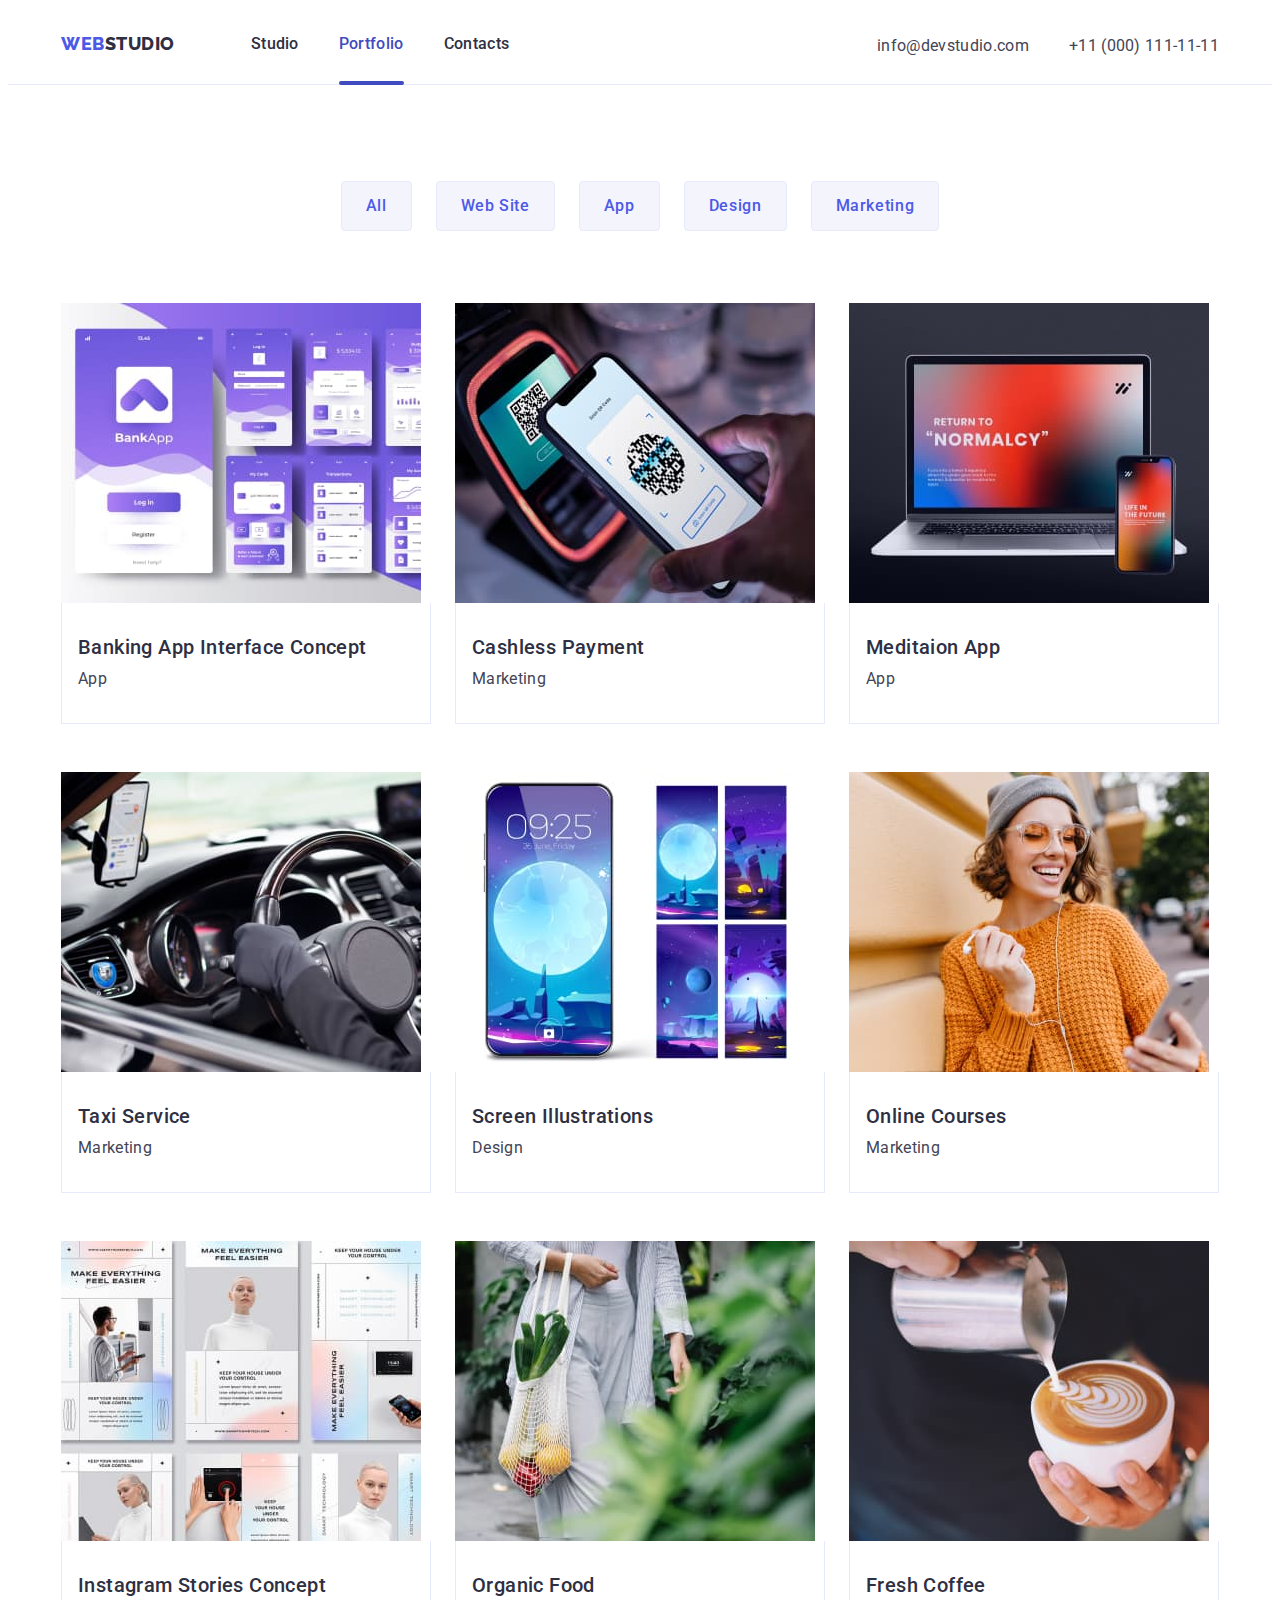
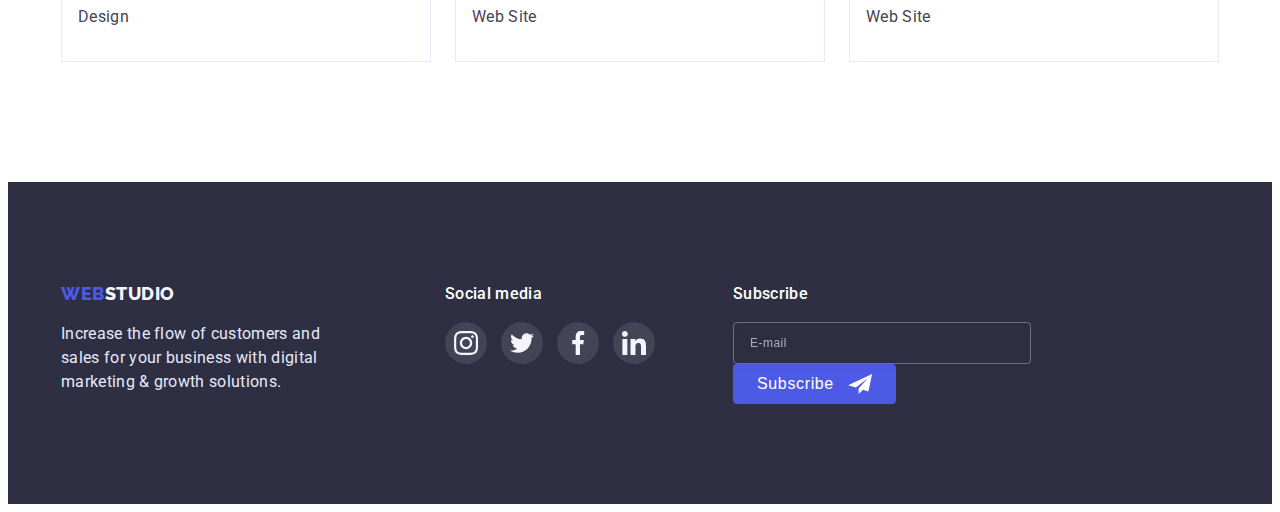
==== portfolio.html @ 7f2b3489 "relise, fix all bugs from lesson 5 and add forms from lesson 6" ====
<!DOCTYPE html>
<html lang="en">
  <head>
    <meta charset="UTF-8" />
    <meta http-equiv="X-UA-Compatible" content="IE=edge" />
    <meta name="viewport" content="width=device-width, initial-scale=1.0" />
    <link rel="preconnect" href="https://fonts.googleapis.com" />
    <link rel="preconnect" href="https://fonts.gstatic.com" crossorigin />
    <link
      href="https://fonts.googleapis.com/css2?family=Raleway:wght@800&family=Roboto:wght@400;500;700;900&display=swap"
      rel="stylesheet"
    />
    <link
      rel="stylesheet"
      href="https://cdnjs.cloudflare.com/ajax/libs/modern-normalize/1.1.0/modern-normalize.min.css"
      integrity="sha512-wpPYUAdjBVSE4KJnH1VR1HeZfpl1ub8YT/NKx4PuQ5NmX2tKuGu6U/JRp5y+Y8XG2tV+wKQpNHVUX03MfMFn9Q=="
      crossorigin="anonymous"
      referrerpolicy="no-referrer"
    />
    <link rel="stylesheet" href="./css/styles.css" />
    <title>WebStudio | Portfolio |</title>
  </head>
  <body>
    <!-- Header block -->
    <header class="header">
      <!-- Navigator -->
      <div class="container container-align">
        <nav class="navigator">
          <a href="./index.html" class="logo linkDecoration">
            <span>Web</span>Studio
          </a>
          <ul class="navigator-list listDecoration">
            <li class="navigator-list-item">
              <a
                class="navigator-list-item-link linkDecoration"
                href="./index.html"
                >Studio</a
              >
            </li>
            <li class="navigator-list-item">
              <a
                class="navigator-list-item-link linkDecoration current-page"
                href="./portfolio.html"
                >Portfolio</a
              >
            </li>
            <li class="navigator-list-item">
              <a class="navigator-list-item-link linkDecoration" href=""
                >Contacts</a
              >
            </li>
          </ul>
        </nav>
        <!-- addres -->
        <address class="address">
          <ul class="address-list listDecoration">
            <li class="address-list-item">
              <a
                class="address-list-item-link linkDecoration"
                href="mailto:info@devstudio.com"
                >info@devstudio.com</a
              >
            </li>
            <li class="address-list-item">
              <a
                class="address-list-item-link linkDecoration"
                href="tel:+110001111111"
                >+11 (000) 111-11-11</a
              >
            </li>
          </ul>
        </address>
      </div>
    </header>

    <!-- Main block -->
    <main>
      <!-- filter -->
      <section class="portfolio">
        <div class="container">
          <h1 class="filters-header visually-hidden">Portfolio</h1>
          <ul class="filters-list listDecoration">
            <li class="filters-list-item">
              <button type="button" class="filters-list-item-button">
                All
              </button>
            </li>
            <li class="filters-list-item">
              <button type="button" class="filters-list-item-button">
                Web Site
              </button>
            </li>
            <li class="filters-list-item">
              <button type="button" class="filters-list-item-button">
                App
              </button>
            </li>
            <li class="filters-list-item">
              <button type="button" class="filters-list-item-button">
                Design
              </button>
            </li>
            <li class="filters-list-item">
              <button type="button" class="filters-list-item-button">
                Marketing
              </button>
            </li>
          </ul>

          <!-- Portfolio list -->
          <ul class="portfolioList listDecoration">
            <li class="portfolioList-item">
              <a href="" class="portfolioList-item-link linkDecoration">
                <div class="portfolioList-item-image-wrapper">
                  <img
                    src="./images/portfolio/01-first.jpg"
                    alt="foto of Banking application"
                    width="360"
                    class="portfolioList-item-image"
                  />
                  <p class="portfolioList-image-text">
                    14 Stylish and User-Friendly App Design Concepts · Task
                    Manager App · Calorie Tracker App · Exotic Fruit Ecommerce
                    App · Cloud Storage App
                  </p>
                </div>
                <div class="portfolioList-item-textWrapper">
                  <h2 class="portfolioList-list-header">
                    Banking App Interface Concept
                  </h2>
                  <p class="portfolioList-list-paragraph">App</p>
                </div>
              </a>
            </li>
            <li class="portfolioList-item">
              <a href="" class="portfolioList-item-link linkDecoration">
                <div class="portfolioList-item-image-wrapper">
                  <img
                    src="./images/portfolio/02-second.jpg"
                    alt="foto of phone using qrcode"
                    width="360"
                    class="portfolioList-item-image"
                  />
                  <p class="portfolioList-image-text">
                    14 Stylish and User-Friendly App Design Concepts · Task
                    Manager App · Calorie Tracker App · Exotic Fruit Ecommerce
                    App · Cloud Storage App
                  </p>
                </div>
                <div class="portfolioList-item-textWrapper">
                  <h2 class="portfolioList-list-header">Cashless Payment</h2>
                  <p class="portfolioList-list-paragraph">Marketing</p>
                </div>
              </a>
            </li>
            <li class="portfolioList-item">
              <a href="" class="portfolioList-item-link linkDecoration">
                <div class="portfolioList-item-image-wrapper">
                  <img
                    src="./images/portfolio/03-third.jpg"
                    alt="laptop and phone using multiplatform application"
                    width="360"
                    class="portfolioList-item-image"
                  />
                  <p class="portfolioList-image-text">
                    14 Stylish and User-Friendly App Design Concepts · Task
                    Manager App · Calorie Tracker App · Exotic Fruit Ecommerce
                    App · Cloud Storage App
                  </p>
                </div>
                <div class="portfolioList-item-textWrapper">
                  <h2 class="portfolioList-list-header">Meditaion App</h2>
                  <p class="portfolioList-list-paragraph">App</p>
                </div>
              </a>
            </li>
            <li class="portfolioList-item">
              <a href="" class="portfolioList-item-link linkDecoration">
                <div class="portfolioList-item-image-wrapper">
                  <img
                    src="./images/portfolio/04-fourth.jpg"
                    alt="phone inside a car"
                    width="360"
                    class="portfolioList-item-image"
                  />
                  <p class="portfolioList-image-text">
                    14 Stylish and User-Friendly App Design Concepts · Task
                    Manager App · Calorie Tracker App · Exotic Fruit Ecommerce
                    App · Cloud Storage App
                  </p>
                </div>
                <div class="portfolioList-item-textWrapper">
                  <h2 class="portfolioList-list-header">Taxi Service</h2>
                  <p class="portfolioList-list-paragraph">Marketing</p>
                </div>
              </a>
            </li>
            <li class="portfolioList-item">
              <a href="" class="portfolioList-item-link linkDecoration">
                <div class="portfolioList-item-image-wrapper">
                  <img
                    src="./images/portfolio/05-fifth.jpg"
                    alt="phone and wallpepars for them"
                    width="360"
                    class="portfolioList-item-image"
                  />
                  <p class="portfolioList-image-text">
                    14 Stylish and User-Friendly App Design Concepts · Task
                    Manager App · Calorie Tracker App · Exotic Fruit Ecommerce
                    App · Cloud Storage App
                  </p>
                </div>
                <div class="portfolioList-item-textWrapper">
                  <h2 class="portfolioList-list-header">
                    Screen Illustrations
                  </h2>
                  <p class="portfolioList-list-paragraph">Design</p>
                </div>
              </a>
            </li>
            <li class="portfolioList-item">
              <a href="" class="portfolioList-item-link linkDecoration">
                <div class="portfolioList-item-image-wrapper">
                  <img
                    src="./images/portfolio/06-six.jpg"
                    alt="smiling girl"
                    width="360"
                    class="portfolioList-item-image"
                  />
                  <p class="portfolioList-image-text">
                    14 Stylish and User-Friendly App Design Concepts · Task
                    Manager App · Calorie Tracker App · Exotic Fruit Ecommerce
                    App · Cloud Storage App
                  </p>
                </div>
                <div class="portfolioList-item-textWrapper">
                  <h2 class="portfolioList-list-header">Online Courses</h2>
                  <p class="portfolioList-list-paragraph">Marketing</p>
                </div>
              </a>
            </li>
            <li class="portfolioList-item">
              <a href="" class="portfolioList-item-link linkDecoration">
                <div class="portfolioList-item-image-wrapper">
                  <img
                    src="./images/portfolio/07-seven.jpg"
                    alt="foto of moukup for instagram stroies"
                    width="360"
                    class="portfolioList-item-image"
                  />
                  <p class="portfolioList-image-text">
                    14 Stylish and User-Friendly App Design Concepts · Task
                    Manager App · Calorie Tracker App · Exotic Fruit Ecommerce
                    App · Cloud Storage App
                  </p>
                </div>
                <div class="portfolioList-item-textWrapper">
                  <h2 class="portfolioList-list-header">
                    Instagram Stories Concept
                  </h2>
                  <p class="portfolioList-list-paragraph">Design</p>
                </div>
              </a>
            </li>
            <li class="portfolioList-item">
              <a href="" class="portfolioList-item-link linkDecoration">
                <div class="portfolioList-item-image-wrapper">
                  <img
                    src="./images/portfolio/08-eight.jpg"
                    alt="foto of food in bag"
                    width="360"
                    class="portfolioList-item-image"
                  />
                  <p class="portfolioList-image-text">
                    14 Stylish and User-Friendly App Design Concepts · Task
                    Manager App · Calorie Tracker App · Exotic Fruit Ecommerce
                    App · Cloud Storage App
                  </p>
                </div>
                <div class="portfolioList-item-textWrapper">
                  <h2 class="portfolioList-list-header">Organic Food</h2>
                  <p class="portfolioList-list-paragraph">Web Site</p>
                </div>
              </a>
            </li>
            <li class="portfolioList-item">
              <a href="" class="portfolioList-item-link linkDecoration">
                <div class="portfolioList-item-image-wrapper">
                  <img
                    src="./images/portfolio/09-nine.jpg"
                    alt="foto with coffe art"
                    width="360"
                    class="portfolioList-item-image"
                  />
                  <p class="portfolioList-image-text">
                    14 Stylish and User-Friendly App Design Concepts · Task
                    Manager App · Calorie Tracker App · Exotic Fruit Ecommerce
                    App · Cloud Storage App
                  </p>
                </div>
                <div class="portfolioList-item-textWrapper">
                  <h2 class="portfolioList-list-header">Fresh Coffee</h2>
                  <p class="portfolioList-list-paragraph">Web Site</p>
                </div>
              </a>
            </li>
          </ul>
        </div>
      </section>
    </main>

    <!-- Footer -->
    <footer class="footer">
      <div class="container">
        <div class="footer-content">
          <div class="footer-content-item one">
            <a href="./index.html" class="footer logo linkDecoration"
              ><span>Web</span>Studio
            </a>
            <p class="footer-paragraph">
              Increase the flow of customers and sales for your business with
              digital marketing & growth solutions.
            </p>
          </div>
          <div class="footer-content-item two">
            <p class="footer-content-item-social">Social media</p>
            <ul class="footer-content-item-socialList listDecoration">
              <li class="footer-content-item-socialList-item">
                <a href="" class="footer-content-item-socialList-item-link">
                  <svg width="24" height="24">
                    <use href="images/icons.svg#icon-instagram"></use>
                  </svg>
                </a>
              </li>
              <li class="footer-content-item-socialList-item">
                <a href="" class="footer-content-item-socialList-item-link">
                  <svg width="24" height="24">
                    <use href="images/icons.svg#icon-twitter"></use>
                  </svg>
                </a>
              </li>
              <li class="footer-content-item-socialList-item">
                <a href="" class="footer-content-item-socialList-item-link">
                  <svg width="24" height="24">
                    <use href="images/icons.svg#icon-facebook"></use>
                  </svg>
                </a>
              </li>
              <li class="footer-content-item-socialList-item">
                <a href="" class="footer-content-item-socialList-item-link">
                  <svg width="24" height="24">
                    <use href="images/icons.svg#icon-linkedin"></use>
                  </svg>
                </a>
              </li>
            </ul>
          </div>
          <div class="footer-content-item three">
            <p class="footer-content-item-social">Subscribe</p>
            <form class="footer-content-item-form">
              <input
                class="footer-content-item-form-email"
                type="email"
                name="email"
                placeholder="E-mail"
              />
              <button class="footer-content-item-form-submit" type="submit">
                <div class="footer-content-item-form-submit-wrap">
                  <p class="footer-content-item-form-submit-text">Subscribe</p>
                  <svg width="24" height="20">
                    <use href="./images/icons.svg#paper-plane"></use>
                  </svg>
                </div>
              </button>
            </form>
          </div>
        </div>
      </div>
    </footer>
  </body>
</html>
---- css/styles.css ----
/* ------------------------------------------------------------------- */
/* Declaration order cheet sheet */
/* ------------------------------------------------------------------- */
/* Positioning */
/* Box model */
/* Typography */
/* Visual */
/* Misc */

/* ------------------------------------------------------------------- */
/* Global */
/* ------------------------------------------------------------------- */

:root {
  /* CTAs, Focused, Active states, Links */
  --primary-brand: #4d5ae5;

  /* CTAs */
  --pressed-state: #404bbf;

  /* Overlays, Shadows, Headings */
  --dark: #2e2f42;

  /* Valid fields, Success messages */
  --success: #31d0aa;

  /* Body text */
  --text: #434455;

  /* Helper text, Deemphasized text */
  --subtle-text: #8e8f99;

  /* Accent color, Hairlines, Subtle backgrounds */
  --accent: #e7e9fc;

  /* Light mode backgrounds, Light mode Dialogs/alerts */
  --light: #f4f4fd;

  /* Overlay */
  --modal-overlay: #2e2f42;

  /* Hero image background */
  --hero-background: #2e2f42;

  /* Hero text color and button's*/
  --hero-text: #ffffff;

  /* Background color for card's and body*/
  --body-background: #ffffff;

  /* Background color for first block */
  --hero-background: rgba(46, 47, 66, 0.7);

  /* Backdrop background */
  --backdrop-bagckground: rgba(46, 47, 66, 0.4);

  /* Modal background */
  --modal-background: #fcfcfc;

  /* Color for SVG close button in modal */
  --close-normal: #000000;
  --close-hover: #ffffff;

  /* Input border */
  --input-border: rgba(33, 33, 33, 0.2);

  /* Placeholder color */
  --placeholder-color: rgba(117, 117, 117, 0.5);

  /* Policy label color */
  --policy-color: #757575;

  /* Animation properties */
  --transition-delay: 250ms cubic-bezier(0.4, 0, 0.2, 1);
}
body {
  /* Typography */
  font-family: "Roboto", sans-serif;
  font-size: 16px;

  /* Visual */
  color: var(--text);
  background-color: var(--body-background);
}
h1,
h2,
h3,
h4,
h5,
h6,
p,
ul {
  /* Positioning */
  padding: 0px;
  margin: 0px;
}
img,
svg {
  /* Box model */
  display: block;
  max-width: 100%;
  height: auto;
}

/* ------------------------------------------------------------------- */
/* Сommon styles */
/* ------------------------------------------------------------------- */

/* wrapper class (container) */
.container {
  /* Positioning */
  padding-left: 15px;
  padding-right: 15px;
  margin: 0 auto;

  /* Box model */
  width: 1158px;
  /* display: inherit; */
}
/* cross axis align for wrapper (container) */
.container-align {
  /* Positioning */
  align-items: center;
  /* Box model */
  display: inherit;
}
/* class for hidden header */
.visually-hidden {
  /* Positioning */
  position: absolute;
  white-space: nowrap;
  margin: -1px;
  overflow: hidden;
  padding: 0;

  /* Box model */
  width: 1px;
  height: 1px;

  /* Visual */
  border: 0;
  clip: rect(0 0 0 0);
  clip-path: inset(50%);
}
/* class for header with the same style */
.second-level-header {
  /* Typography */
  font-weight: 700;
  font-size: 36px;
  line-height: 1.11;
  text-align: center;
  letter-spacing: 0.02em;
  text-transform: capitalize;

  /* Visual */
  color: var(--dark);
}
/* class that hide all dots in list's */
.listDecoration {
  /* Visual */
  list-style-type: none;
}
/* class that hide all underlines in link's*/
.linkDecoration {
  /* Visual */
  text-decoration: none;
}

/* ------------------------------------------------------------------- */
/* Logo */
/* ------------------------------------------------------------------- */

.logo {
  /* Typography */
  font-family: "Raleway", sans-serif;
  font-weight: 800;
  font-size: 18px;
  line-height: 1.33;
  letter-spacing: 0.03em;
  text-transform: uppercase;

  /* Positioning */
  padding-top: 24px;
  padding-bottom: 24px;

  /* Box model */
  display: block;

  /* Visual */
  color: var(--dark);
}
.logo span {
  /* Visual */
  color: var(--primary-brand);
}

/* ------------------------------------------------------------------- */
/* Navbar */
/* ------------------------------------------------------------------- */

.header {
  /* Visual */
  border-bottom: 1px solid var(--accent);

  box-sizing: border-box;
  /* Box model */
  display: flex;
}
.navigator {
  /* Box model */
  display: flex;
}
.navigator-list {
  /* Box model */
  display: flex;

  /* Positioning */
  margin: 0px 0px 0px 76px;
}
.navigator-list-item:not(:last-child) {
  /* Positioning */
  margin-right: 40px;
}
.navigator-list-item-link {
  position: relative;

  /* Typography */
  font-weight: 500;
  font-size: 16px;
  line-height: 1.5;
  letter-spacing: 0.02em;

  /* Positioning */
  padding-top: 24px;
  padding-bottom: 28px;

  /* Box model */
  display: block;

  /* Visual */
  color: var(--dark);
  transition: color var(--transition-delay);
}
.navigator-list-item-link:is(:hover, :focus) {
  /* Visual */
  color: var(--pressed-state);
}
.current-page {
  /* Visual */
  color: var(--pressed-state);
}
.navigator-list-item-link.current-page::after {
  /* Misc */
  content: "";

  /* Box model */
  position: absolute;
  width: 100%;
  height: 4px;

  /* Positioning */
  left: 0;
  bottom: -1px;

  /* Visual */
  background-color: var(--pressed-state);
  border-radius: 2px;
}
.address {
  /* Typography */
  font-style: normal;

  /* Positioning */
  margin-left: auto;
}
.address-list {
  /* Box model */
  display: flex;
}
.address-list-item:not(:last-child) {
  /* Positioning */
  margin-right: 40px;
}
.address-list-item-link {
  /* Typography */
  font-weight: 400;
  font-size: 16px;
  line-height: 1.5;
  letter-spacing: 0.02em;

  /* Box model */
  display: block;

  /* Positioning */
  padding-top: 24px;
  padding-bottom: 24px;

  /* Visual */
  color: var(--text);
  transition: color var(--transition-delay);
}
.address-list-item-link:is(:hover, :focus) {
  /* Visual */
  color: var(--pressed-state);
}

/* ------------------------------------------------------------------- */
/* Footer */
/* ------------------------------------------------------------------- */

.footer {
  /* Visual */
  background-color: var(--dark);

  padding: 100px 0px 100px 0px;
}
.footer.logo {
  /* Visual */
  color: var(--light);

  /* Box model */
  display: inline-block;

  /* Positioning */
  padding: 0px;
  margin-bottom: 16px;
}
.footer-paragraph {
  /* Typography */
  font-weight: 400;
  font-size: 16px;
  line-height: 1.5;
  letter-spacing: 0.02em;

  /* Positioning */
  width: 264px;

  /* Visual */
  color: var(--accent);
}
.footer-content {
  /* Box model */
  display: flex;
}
.footer-content-item.one {
  /* Positioning */
  margin-right: 120px;
}
.footer-content-item.two {
  margin-right: 80px;
}
.footer-content-item-social {
  /* Typography */
  font-weight: 500;
  font-size: 16px;
  line-height: 1.5;
  letter-spacing: 0.02em;

  /* Visual */
  color: var(--hero-text);

  /* Positioning */
  margin-bottom: 16px;
}
.footer-content-item-socialList {
  /* Box model */
  display: flex;

  /* Positioning */
  width: 208px;
}
.footer-content-item-socialList-item {
  /* Box model */
  flex-basis: calc((100% - 3 * 16px) / 4);
  height: 40px;
}
.footer-content-item-socialList-item:not(:last-child) {
  /* Positioning */
  margin-right: 16px;
}
.footer-content-item-socialList-item-link {
  /* Box model */
  display: flex;
  justify-content: center;
  align-items: center;

  /* Positioning */
  width: 100%;
  height: 100%;

  /* Visual */
  background-color: rgba(255, 255, 255, 0.1);
  fill: var(--light);
  border-radius: 50%;
  border: 1px solid transparent;
  transition: background-color var(--transition-delay);
}
.footer-content-item-socialList-item-link:is(:hover, :focus) {
  /* Visual */
  background-color: var(--success);
}
.footer-content-item-form-email {
  /* Box model */
  width: 264px;
  height: 40px;

  /* Positioning */
  padding: 0px 16px 0px 16px;
  margin-right: 24px;

  /* Tepography */
  font-size: 12px;
  line-height: 2;
  letter-spacing: 0.04em;

  /* Visual */
  color: rgba(255, 255, 255, 0.6);
  background: transparent;
  border: 1px solid rgba(255, 255, 255, 0.3);
  border-radius: 4px;
  outline: none;
  filter: drop-shadow(0px 4px 4px rgba(0, 0, 0, 0.15));
  transition: border var(--transition-delay);
}
.footer-content-item-form-email:focus {
  border: 1px solid var(--primary-brand);
}
.footer-content-item-form-email::placeholder {
  /* Typography */
  font-size: 12px;
  line-height: 2;
  letter-spacing: 0.04em;
  /* Visual */
  color: rgba(255, 255, 255, 0.6);
}
.footer-content-item-form-submit {
  /* Positioning */
  padding: 8px 24px;

  /* Visual */
  background: #4d5ae5;
  border: transparent;
  border-radius: 4px;
  cursor: pointer;
  transition: background-color var(--transition-delay);
}
.footer-content-item-form-submit:is(:hover, :focus) {
  background-color: var(--pressed-state);
}
.footer-content-item-form-submit-wrap {
  /* Box model */
  display: flex;
  justify-content: center;
  align-items: center;
}
.footer-content-item-form-submit-text {
  /* Positioning */
  margin-right: 14px;

  /* Teporgraphy */
  font-weight: 500;
  font-size: 16px;
  line-height: 1.5;
  letter-spacing: 0.04em;

  /* Visual */
  color: #ffffff;
}

/* ------------------------------------------------------------------- */
/* Backdrop & Modal */
/* ------------------------------------------------------------------- */

.backdrop-hiden {
  /* Visual */
  opacity: 0;
  visibility: hidden;
  pointer-events: none;
}
.backdrop {
  /* Box model */
  display: flex;
  align-items: center;
  justify-content: center;

  /* Positioning */
  position: fixed;
  top: 0;
  width: 100%;
  height: 100%;

  /* Visual */
  background-color: var(--backdrop-bagckground);
  transition: opacity var(--transition-delay),
    visibility var(--transition-delay);
}
.backdrop-modal {
  /* Box model */
  width: 408px;
  min-height: 576px;

  /* Positioning */
  padding: 24px;

  /* Visual */
  background: var(--modal-background);

  border-radius: 4px;
  box-shadow: 0px 1px 1px rgba(0, 0, 0, 0.14), 0px 1px 3px rgba(0, 0, 0, 0.12),
    0px 2px 1px rgba(0, 0, 0, 0.2);

  transform: scale(100%);
  transition: transform var(--transition-delay);
}
.backdrop.backdrop-hiden > .backdrop-modal {
  /* Positioning */
  transform: scale(70%);
}
.backdrop-modal-close-icon {
  /* Visual */
  fill: var(--close-normal);
  transition: fill var(--transition-delay);
}
.backdrop-modal-close {
  /* Box model */
  display: flex;
  justify-content: center;
  align-items: center;
  width: 24px;
  height: 24px;

  /* Positioning */
  margin-left: auto;
  margin-bottom: 24px;
  padding: 0px;

  /* Visual */
  background: var(--accent);
  border: 1px solid rgba(0, 0, 0, 0.1);
  border-radius: 50%;
  transition: background var(--transition-delay), border var(--transition-delay);
  cursor: pointer;
  outline: none;
}
.backdrop-modal-close:is(:hover, :focus) {
  /* Visual */
  background: var(--pressed-state);
  border: 1px solid transparent;
}
.backdrop-modal-close:is(:hover, :focus) .backdrop-modal-close-icon {
  /* Visal */
  fill: var(--close-hover);
}
.backdrop-modal-header {
  /* Box model */
  display: inline-block;
  width: 100%;

  /* Positioning */
  margin-bottom: 16px;

  /* Visual */
  color: var(--dark);

  /* Tepography */
  text-align: center;
  line-height: 1.5;
  letter-spacing: 0.02em;
}
.backdrop-modal-block {
  /* Positioning */
  position: relative;
  margin-bottom: 8px;
}
.backdrop-modal-block-coment {
  /* Positioning */
  position: relative;
  margin-bottom: 16px;
}
.backdrop-modal-block-label {
  /* Box model */
  display: inline-block;
  width: 100%;

  /* Positioning */
  margin-bottom: 4px;

  /* Visual */
  color: var(--subtle-text);

  /* Tepography */
  font-size: 12px;
  line-height: 1.17;
  letter-spacing: 0.04em;
}
.backdrop-modal-block-input {
  /* Box model */
  width: 100%;
  height: 40px;

  /* Positioning */
  padding: 0px;
  padding-left: 38px;

  /* Visual */
  border: 1px solid var(--input-border);
  outline: none;
  border-radius: 4px;
  transition: border var(--transition-delay);
}
.backdrop-modal-block-input:focus {
  /* Visual */
  border: 1px solid var(--primary-brand);
}
.backdrop-modal-block-wrap {
  /* Box model */
  display: flex;
  justify-content: center;
  align-items: center;
  width: 18px;
  height: 24px;

  /* Positioning */
  position: absolute;
  left: 16px;
  top: 50%;
}
.backdrop-modal-block-svg {
  /* Visual */
  fill: var(--dark);
  transition: fill var(--transition-delay);
}
.backdrop-modal-block-input:focus
  + .backdrop-modal-block-wrap
  .backdrop-modal-block-svg {
  /* Visual */
  fill: var(--primary-brand);
}
.backdrop-modal-block-coment-textarea {
  /* Box model */
  width: 100%;
  height: 120px;

  /* Positioning */
  padding: 8px 16px;

  /* Visual */
  transition: border var(--transition-delay);
  border: 1px solid var(--input-border);
  border-radius: 4px;
  resize: none;
  outline: none;
}
.backdrop-modal-block-coment-textarea::placeholder {
  /* Tepography */
  font-size: 12px;
  line-height: 1.17x;
  letter-spacing: 0.04em;

  /* Visual */
  color: var(--placeholder-color);
}
.backdrop-modal-block-coment-textarea:focus {
  /* Visual */
  border: 1px solid var(--primary-brand);
}
.backdrop-modal-block-policyWrapper {
  /* Positioning */
  margin-bottom: 24px;
}
.backdrop-modal-block-policyWrapper-label {
  /* Box model */
  display: flex;
  align-items: center;
}
.backdrop-modal-block-checkbox-decor {
  /* Box model */
  width: 16px;
  height: 16px;

  /* Positioning */
  margin-right: 8px;

  /* Visual */
  transition: background-color var(--transition-delay),
    border var(--transition-delay);
  border: 1.25px solid var(--dark);
  border-radius: 2px;
}
.backdrop-modal-block-checkbox:is(:checked)
  + .backdrop-modal-block-checkbox-decor {
  /* Visual */
  background-color: var(--pressed-state);
  border: 1.25px solid var(--pressed-state);
  background-image: url("../images/checkbox.svg");
  background-size: 10px 8px;
  background-repeat: no-repeat;
  background-position: center;
}
.backdrop-modal-block-policy {
  /* Tepography */
  font-size: 12px;
  line-height: 1.17;
  letter-spacing: 0.04em;

  /* Visual */
  color: var(--policy-color);
}
.plicy-link {
  /* Visual */
  color: var(--primary-brand);
}
.backdrop-modal-block-sendBlock {
  /* Box model */
  display: flex;
  justify-content: center;
  align-items: center;
}
.backdrop-modal-block-send-button {
  /* Typography */
  font-family: inherit;
  font-weight: 500;
  font-size: 16px;
  line-height: 1.5;
  letter-spacing: 0.04em;

  /* Box model */
  display: block;
  width: 169px;

  /* Positioning */
  padding: 16px 32px 16px 32px;

  /* Visual */
  background-color: var(--primary-brand);
  color: var(--hero-text);
  border: none;
  border-radius: 4px;
  box-shadow: 0px 4px 4px rgba(0, 0, 0, 0.15);
  cursor: pointer;
  transition: background-color var(--transition-delay);
}
.backdrop-modal-block-send-button:is(:hover, :focus) {
  /* Visual */
  background-color: var(--pressed-state);
}

/* ------------------------------------------------------------------- */
/* index.html */
/* ------------------------------------------------------------------- */

/* ---------- First block ---------- */

.firstBlock {
  /* Positioning */
  margin-left: auto;
  margin-right: auto;
  max-width: 1440px;
  padding-top: 188px;
  padding-bottom: 188px;
}
.firstBlock-background {
  /* Visual */
  background-image: linear-gradient(
      rgba(46, 47, 66, 0.7),
      rgba(46, 47, 66, 0.7)
    ),
    url(../images/people-office.jpg);
  background-repeat: no-repeat;
  background-position: center;
  background-size: cover;
  background-color: var(--hero-background);
}
.firstBlock-header {
  /* Typography */
  font-weight: 700;
  font-size: 56px;
  line-height: 1.07;
  text-align: center;
  letter-spacing: 0.02em;

  /* Box model */
  display: block;
  width: 496px;

  /* Positioning */
  margin: 0 auto;

  /* Visual */
  color: var(--hero-text);
}
.firstBlock-button {
  /* Typography */
  font-family: inherit;
  font-weight: 500;
  font-size: 16px;
  line-height: 1.5;
  letter-spacing: 0.04em;

  /* Box model */
  display: block;
  width: 179px;

  /* Positioning */
  padding: 16px 32px 16px 32px;
  margin: 48px auto 0px auto;

  /* Visual */
  background-color: var(--primary-brand);
  color: var(--hero-text);
  border: none;
  border-radius: 4px;
  box-shadow: 0px 4px 4px rgba(0, 0, 0, 0.15);
  cursor: pointer;
  transition: background-color var(--transition-delay);
}
.firstBlock-button:is(:hover, :focus) {
  /* Visual */
  background-color: var(--pressed-state);
}

/* ---------- Second block ---------- */

.secondBlock {
  /* Positioning */
  padding: 120px 0;
}
.secondBlock-list {
  /* Box model */
  display: flex;
}
.secondBlock-list-item {
  /* Box model */
  flex-basis: calc((100% - 3 * 24px) / 4);
}
.secondBlock-list-item:not(:last-child) {
  /* Positioning */
  margin-right: 24px;
}
.secondBlock-list-item-featureIcon {
  /* Positioning */
  height: 112px;
  margin-bottom: 8px;

  /* Box model */
  display: flex;
  justify-content: center;
  align-items: center;

  /* Visual */
  border-radius: 4px;
  background-color: var(--light);
}
.secondBlock-list-item-header {
  /* Typography */
  font-weight: 500;
  font-size: 20px;
  line-height: 1.2;
  letter-spacing: 0.02em;

  /* Positioning */
  margin-bottom: 8px;

  /* Visual */
  color: var(--dark);
}
.secondBlock-list-item-paragraph {
  /* Typography */
  font-weight: 400;
  font-size: 16px;
  line-height: 1.5;
  letter-spacing: 0.02em;
}

/* ---------- Third block ---------- */

.thirdBlock {
  /* Positioning */
  padding-bottom: 120px;
}
.thirdBlock-list {
  /* Box model */
  display: flex;

  /* Positioning */
  margin-top: 72px;
}
.thirdBlock-list-item {
  /* Box model */
  flex-basis: calc((100% - 2 * 24px) / 3);
}
.thirdBlock-list-item:not(:last-child) {
  /* Positioning */
  margin-right: 24px;
}

/* ---------- Fourth block ---------- */

.fourthBlock {
  /* Positioning */
  padding: 120px 0px;

  /* Visual */
  background-color: var(--light);
}
.fourthBlock-list {
  /* Box model */
  display: flex;

  /* Positioning */
  margin-top: 72px;
}
.fourthBlock-list-item {
  /* Box model */
  flex-basis: calc((100% - 3 * 24px) / 4);

  /* Visual */
  background-color: var(--body-background);
  box-shadow: 0px 1px 6px rgba(46, 47, 66, 0.08),
    0px 1px 1px rgba(46, 47, 66, 0.16), 0px 2px 1px rgba(46, 47, 66, 0.08);
  border-radius: 0px 0px 4px 4px;
}
.fourthBlock-list-item:not(:last-child) {
  /* Positioning */
  margin-right: 24px;
}
.filters-list-item-textWrapper {
  /* Positioning */
  padding: 32px 16px;
}
.fourthBlock-list-item-header {
  /* Typography */
  font-weight: 500;
  font-size: 20px;
  line-height: 1.2;
  text-align: center;
  letter-spacing: 0.02em;

  /*  Positioning */
  margin-bottom: 8px;

  /* Visual */
  color: var(--dark);
}
.fourthBlock-list-item-paragraph {
  /* Typography */
  font-weight: 400;
  font-size: 16px;
  line-height: 1.5;
  text-align: center;
  letter-spacing: 0.02em;

  /* Positioning */
  margin-bottom: 8px;
}
.fourthBlock-list-item-socialList {
  /* Box model */
  display: flex;
}
.fourthBlock-list-item-socialList-item {
  /* Box model */
  flex-basis: calc((100% - 3 * 24px) / 4);
  height: 40px;
}
.fourthBlock-list-item-socialList-item:not(:last-child) {
  /* Positioning */
  margin-right: 24px;
}
.fourthBlock-list-item-socialList-item-link {
  /* Box model */
  display: flex;
  justify-content: center;
  align-items: center;

  /* Positioning */
  width: 100%;
  height: 100%;

  /* Visual */
  background-color: var(--primary-brand);
  fill: var(--light);
  border-radius: 50%;
  border: 1px solid transparent;
  transition: background-color var(--transition-delay),
    fill var(--transition-delay);
}
.fourthBlock-list-item-socialList-item-link:is(:hover, :focus) {
  /* Visual */
  background-color: var(--pressed-state);
  fill: var(--light);
}

/* ---------- Fifth block ----------  */

.fifthBlock {
  /* Positioning */
  padding: 130px 0px 120px 0px;
}
.fifthBlock-header {
  /* Positioning */
  margin-bottom: 72px;
}
.fifthBlock-list {
  /* Box model */
  display: flex;
}
.fifthBlock-list-item {
  /* Positioning */
  flex-basis: calc((100% - 5 * 24px) / 6);
  height: 88px;
}
.fifthBlock-list-item:not(:last-child) {
  /* Positioning */
  margin-right: 24px;
}
.fifthBlock-list-item-link {
  /* Box model */
  display: flex;
  justify-content: center;
  align-items: center;

  /* Positioning */
  width: 100%;
  height: 100%;

  /* Visual */
  border: 1px solid var(--subtle-text);
  border-radius: 4px;
  fill: var(--subtle-text);
  cursor: pointer;
  transition: border var(--transition-delay), fill var(--transition-delay);
}
.fifthBlock-list-item-link:is(:hover, :focus) {
  /* Visual */
  border: 1px solid var(--pressed-state);
  fill: var(--pressed-state);
}

/* ------------------------------------------------------------------- */
/* portfolio.html */
/* ------------------------------------------------------------------- */

/* ---------- Filter ---------- */

.filters-list {
  /* Box mode */
  display: flex;
  justify-content: center;

  /* Positionin */
  margin: 0px 0px 72px 0px;
}
.filters-list-item:not(:last-child) {
  /* Positioning */
  margin-right: 24px;
}
.filters-list-item-button {
  /* Typography */
  font-family: inherit;
  font-weight: 500;
  font-size: 16px;
  line-height: 1.5;
  letter-spacing: 0.04em;

  /* Positioning */
  padding: 12px 24px;

  /* Visual */
  background-color: var(--light);
  border: 1px solid var(--accent);
  color: var(--primary-brand);
  border-radius: 4px;
  cursor: pointer;
  transition: border var(--transition-delay),
    background-color var(--transition-delay), box-shadow var(--transition-delay),
    color var(--transition-delay);
}
.filters-list-item-button:is(:hover, :focus) {
  /* Visual */
  border: 1px solid transparent;
  background-color: var(--pressed-state);
  box-shadow: 0px 3px 1px rgba(0, 0, 0, 0.1), 0px 2px 1px rgba(0, 0, 0, 0.08),
    0px 2px 2px rgba(0, 0, 0, 0.12);
  color: var(--hero-text);
}

/* ---------- Portfolio ---------- */

.portfolio {
  /* Positioning */
  padding: 96px 0px 120px 0px;
}
.portfolioList {
  /* Box model */
  display: flex;
  flex-wrap: wrap;
}
.portfolioList-item {
  /* Box model */
  flex-basis: calc((100% - 2 * 24px) / 3);

  /* Positioning */
  margin: 0px 24px 48px 0px;
}
.portfolioList-item-link {
  /* Box model */
  display: block;

  /* Positioning */
  width: 100%;
  height: 100%;

  /* Visual */
  transition: box-shadow var(--transition-delay);
}
.portfolioList-item-link:is(:hover, :focus) {
  /* Visual */
  box-shadow: 0px 1px 6px rgba(46, 47, 66, 0.08),
    0px 1px 1px rgba(46, 47, 66, 0.16), 0px 2px 1px rgba(46, 47, 66, 0.08);
}
.portfolioList-item-image-wrapper {
  /* Positioning */
  position: relative;

  /* Visual */
  overflow: hidden;
}
.portfolioList-image-text {
  /* Box model */
  width: 100%;
  height: 100%;

  /* Positioning */
  position: absolute;
  padding: 40px 32px 0px 32px;
  transform: translate(0%, 0%);

  /* Visual */
  color: var(--light);
  background-color: var(--primary-brand);
  overflow: auto;
  transition: transform var(--transition-delay);
}
.portfolioList-item-link:is(:hover, :focus) .portfolioList-image-text {
  /* Positioning */
  transform: translate(0%, -100%);
}
.portfolioList-item:nth-last-child(3n + 1) {
  /* Positioning */
  margin-right: 0px;
}
.portfolioList-item:nth-last-child(-n + 3) {
  /* Positioning */
  margin-bottom: 0px;
}
.portfolioList-item-textWrapper {
  /* Visual */
  border-left: 1px solid var(--accent);
  border-right: 1px solid var(--accent);
  border-bottom: 1px solid var(--accent);

  /* Positioning */
  padding: 32px 16px;
}
.portfolioList-list-header {
  /* Typography */
  font-weight: 500;
  font-size: 20px;
  line-height: 1.2;
  letter-spacing: 0.02em;

  /* Box model */
  display: block;

  /* Visual */
  color: var(--dark);
}
.portfolioList-list-paragraph {
  /* Typography */
  font-weight: 400;
  font-size: 16px;
  line-height: 1.5;
  letter-spacing: 0.02em;

  /* Visual */
  color: var(--text);

  /* Positioning */
  margin-top: 8px;

  /* Box model */
  display: block;
}
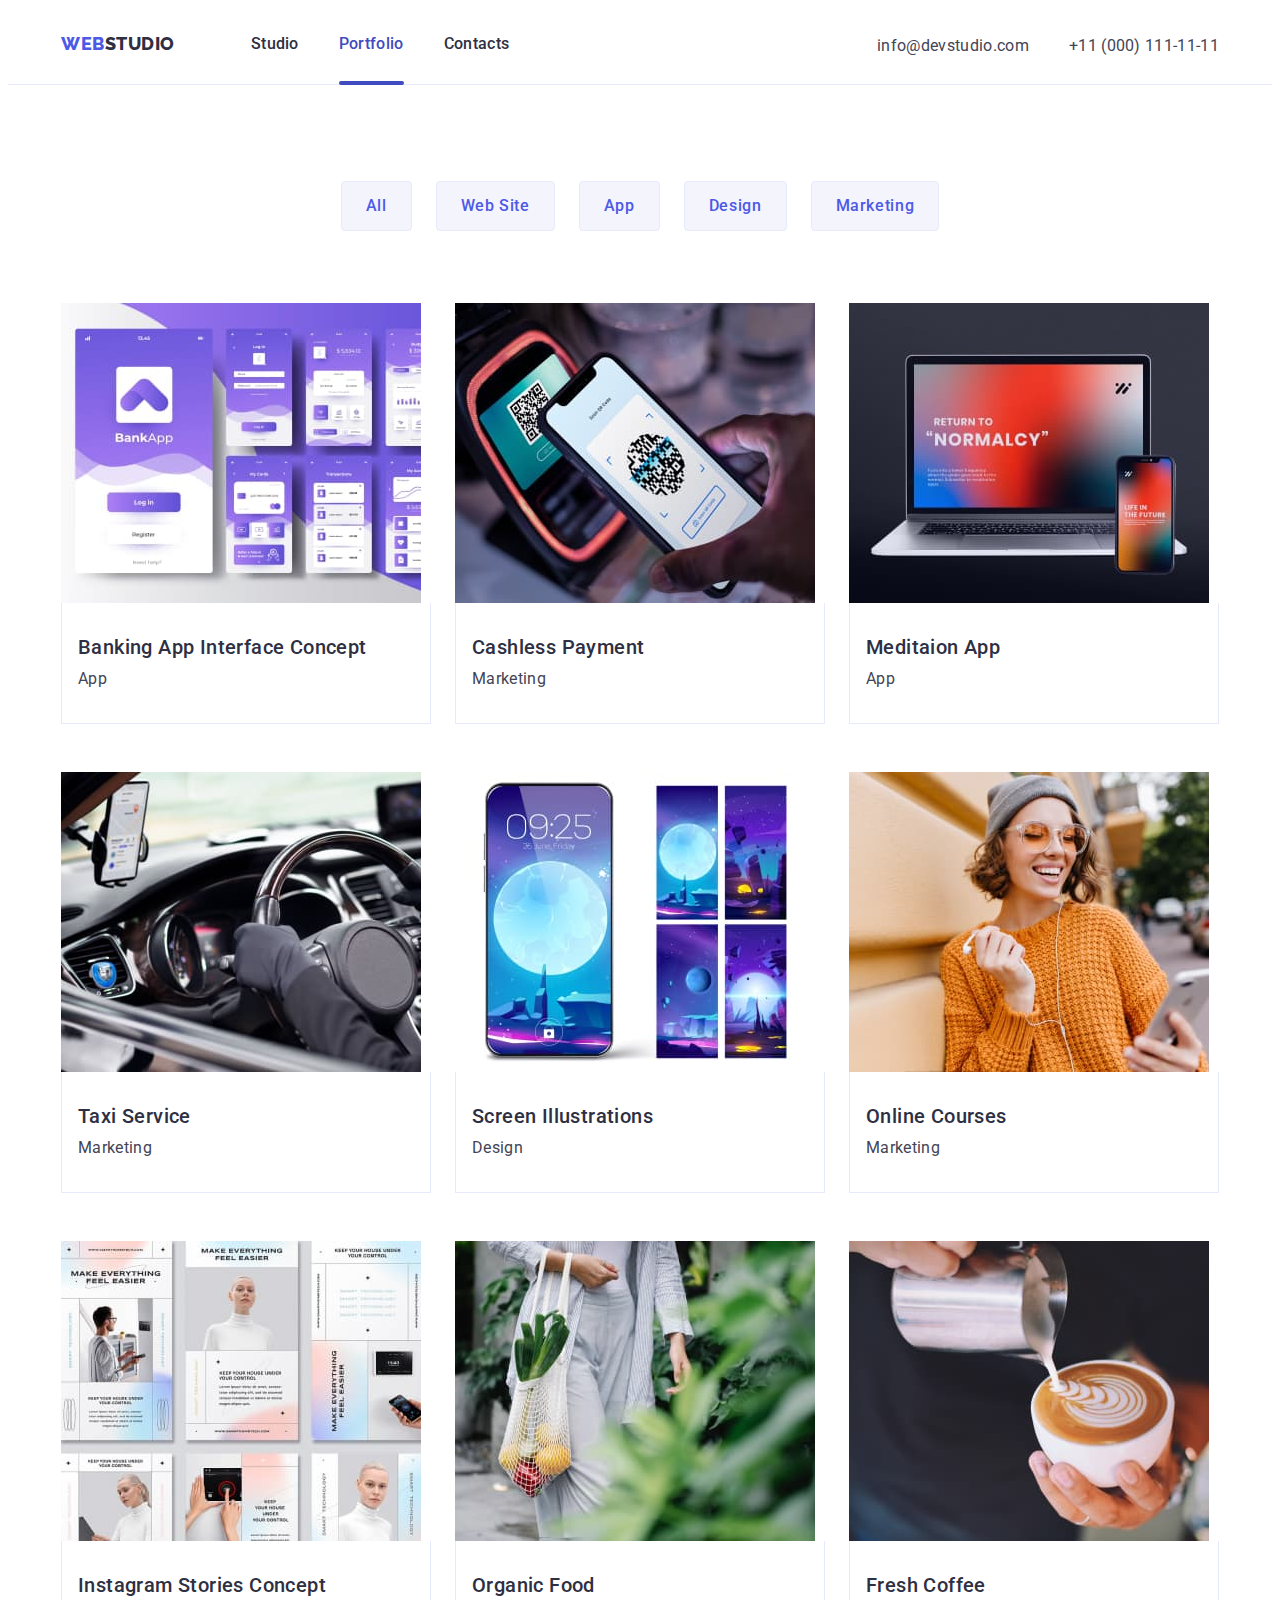
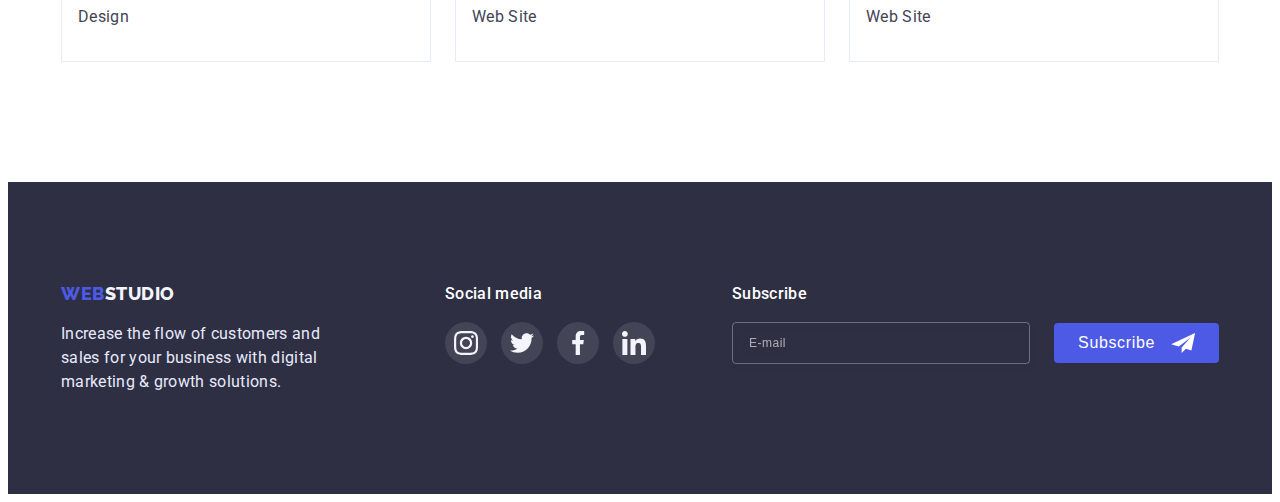
==== commit a561f2ab: "release, fixed all bugs" ====
--- a/portfolio.html
+++ b/portfolio.html
@@ -363,14 +363,17 @@
                 type="email"
                 name="email"
                 placeholder="E-mail"
+                aria-label="email"
               />
               <button class="footer-content-item-form-submit" type="submit">
-                <div class="footer-content-item-form-submit-wrap">
-                  <p class="footer-content-item-form-submit-text">Subscribe</p>
-                  <svg width="24" height="20">
-                    <use href="./images/icons.svg#paper-plane"></use>
-                  </svg>
-                </div>
+                Subscribe
+                <svg
+                  class="footer-content-item-form-submit-svg"
+                  width="24"
+                  height="20"
+                >
+                  <use href="./images/icons.svg#paper-plane"></use>
+                </svg>
               </button>
             </form>
           </div>
--- a/css/styles.css
+++ b/css/styles.css
@@ -346,9 +346,6 @@
   /* Positioning */
   margin-right: 120px;
 }
-.footer-content-item.two {
-  margin-right: 80px;
-}
 .footer-content-item-social {
   /* Typography */
   font-weight: 500;
@@ -398,6 +395,15 @@
 .footer-content-item-socialList-item-link:is(:hover, :focus) {
   /* Visual */
   background-color: var(--success);
+}
+.footer-content-item.three {
+  /* Positioning */
+  margin-left: auto;
+}
+.footer-content-item-form {
+  /* Box model */
+  display: flex;
+  align-items: center;
 }
 .footer-content-item-form-email {
   /* Box model */
@@ -434,37 +440,33 @@
   color: rgba(255, 255, 255, 0.6);
 }
 .footer-content-item-form-submit {
+  /* Box model */
+  display: flex;
+  justify-content: center;
+  align-items: center;
+
   /* Positioning */
   padding: 8px 24px;
 
   /* Visual */
   background: #4d5ae5;
+  color: #ffffff;
   border: transparent;
   border-radius: 4px;
   cursor: pointer;
   transition: background-color var(--transition-delay);
-}
-.footer-content-item-form-submit:is(:hover, :focus) {
-  background-color: var(--pressed-state);
-}
-.footer-content-item-form-submit-wrap {
-  /* Box model */
-  display: flex;
-  justify-content: center;
-  align-items: center;
-}
-.footer-content-item-form-submit-text {
-  /* Positioning */
-  margin-right: 14px;
 
   /* Teporgraphy */
   font-weight: 500;
   font-size: 16px;
   line-height: 1.5;
   letter-spacing: 0.04em;
-
-  /* Visual */
-  color: #ffffff;
+}
+.footer-content-item-form-submit-svg {
+  margin-left: 16px;
+}
+.footer-content-item-form-submit:is(:hover, :focus) {
+  background-color: var(--pressed-state);
 }
 
 /* ------------------------------------------------------------------- */
@@ -579,7 +581,7 @@
 }
 .backdrop-modal-block-label {
   /* Box model */
-  display: inline-block;
+  display: block;
   width: 100%;
 
   /* Positioning */
@@ -593,14 +595,20 @@
   line-height: 1.17;
   letter-spacing: 0.04em;
 }
+.backdrop-modal-block-wrap {
+  /* Positioning */
+  position: relative;
+
+  /* Box model */
+  width: 100%;
+}
 .backdrop-modal-block-input {
   /* Box model */
   width: 100%;
   height: 40px;
 
   /* Positioning */
-  padding: 0px;
-  padding-left: 38px;
+  padding: 0px 16px 0px 38px;
 
   /* Visual */
   border: 1px solid var(--input-border);
@@ -612,32 +620,24 @@
   /* Visual */
   border: 1px solid var(--primary-brand);
 }
-.backdrop-modal-block-wrap {
-  /* Box model */
-  display: flex;
-  justify-content: center;
-  align-items: center;
-  width: 18px;
-  height: 24px;
-
+.backdrop-modal-block-svg {
   /* Positioning */
   position: absolute;
   left: 16px;
   top: 50%;
-}
-.backdrop-modal-block-svg {
+  transform: translateY(-50%);
+
   /* Visual */
   fill: var(--dark);
   transition: fill var(--transition-delay);
 }
-.backdrop-modal-block-input:focus
-  + .backdrop-modal-block-wrap
-  .backdrop-modal-block-svg {
+.backdrop-modal-block-input:focus + .backdrop-modal-block-svg {
   /* Visual */
   fill: var(--primary-brand);
 }
 .backdrop-modal-block-coment-textarea {
   /* Box model */
+  display: block;
   width: 100%;
   height: 120px;
 
@@ -664,14 +664,13 @@
   /* Visual */
   border: 1px solid var(--primary-brand);
 }
-.backdrop-modal-block-policyWrapper {
+.backdrop-modal-block-policy-label {
+  /* Box model */
+  display: flex;
+  align-items: center;
+
   /* Positioning */
   margin-bottom: 24px;
-}
-.backdrop-modal-block-policyWrapper-label {
-  /* Box model */
-  display: flex;
-  align-items: center;
 }
 .backdrop-modal-block-checkbox-decor {
   /* Box model */
@@ -691,7 +690,7 @@
   + .backdrop-modal-block-checkbox-decor {
   /* Visual */
   background-color: var(--pressed-state);
-  border: 1.25px solid var(--pressed-state);
+  border-color: transparent;
   background-image: url("../images/checkbox.svg");
   background-size: 10px 8px;
   background-repeat: no-repeat;
